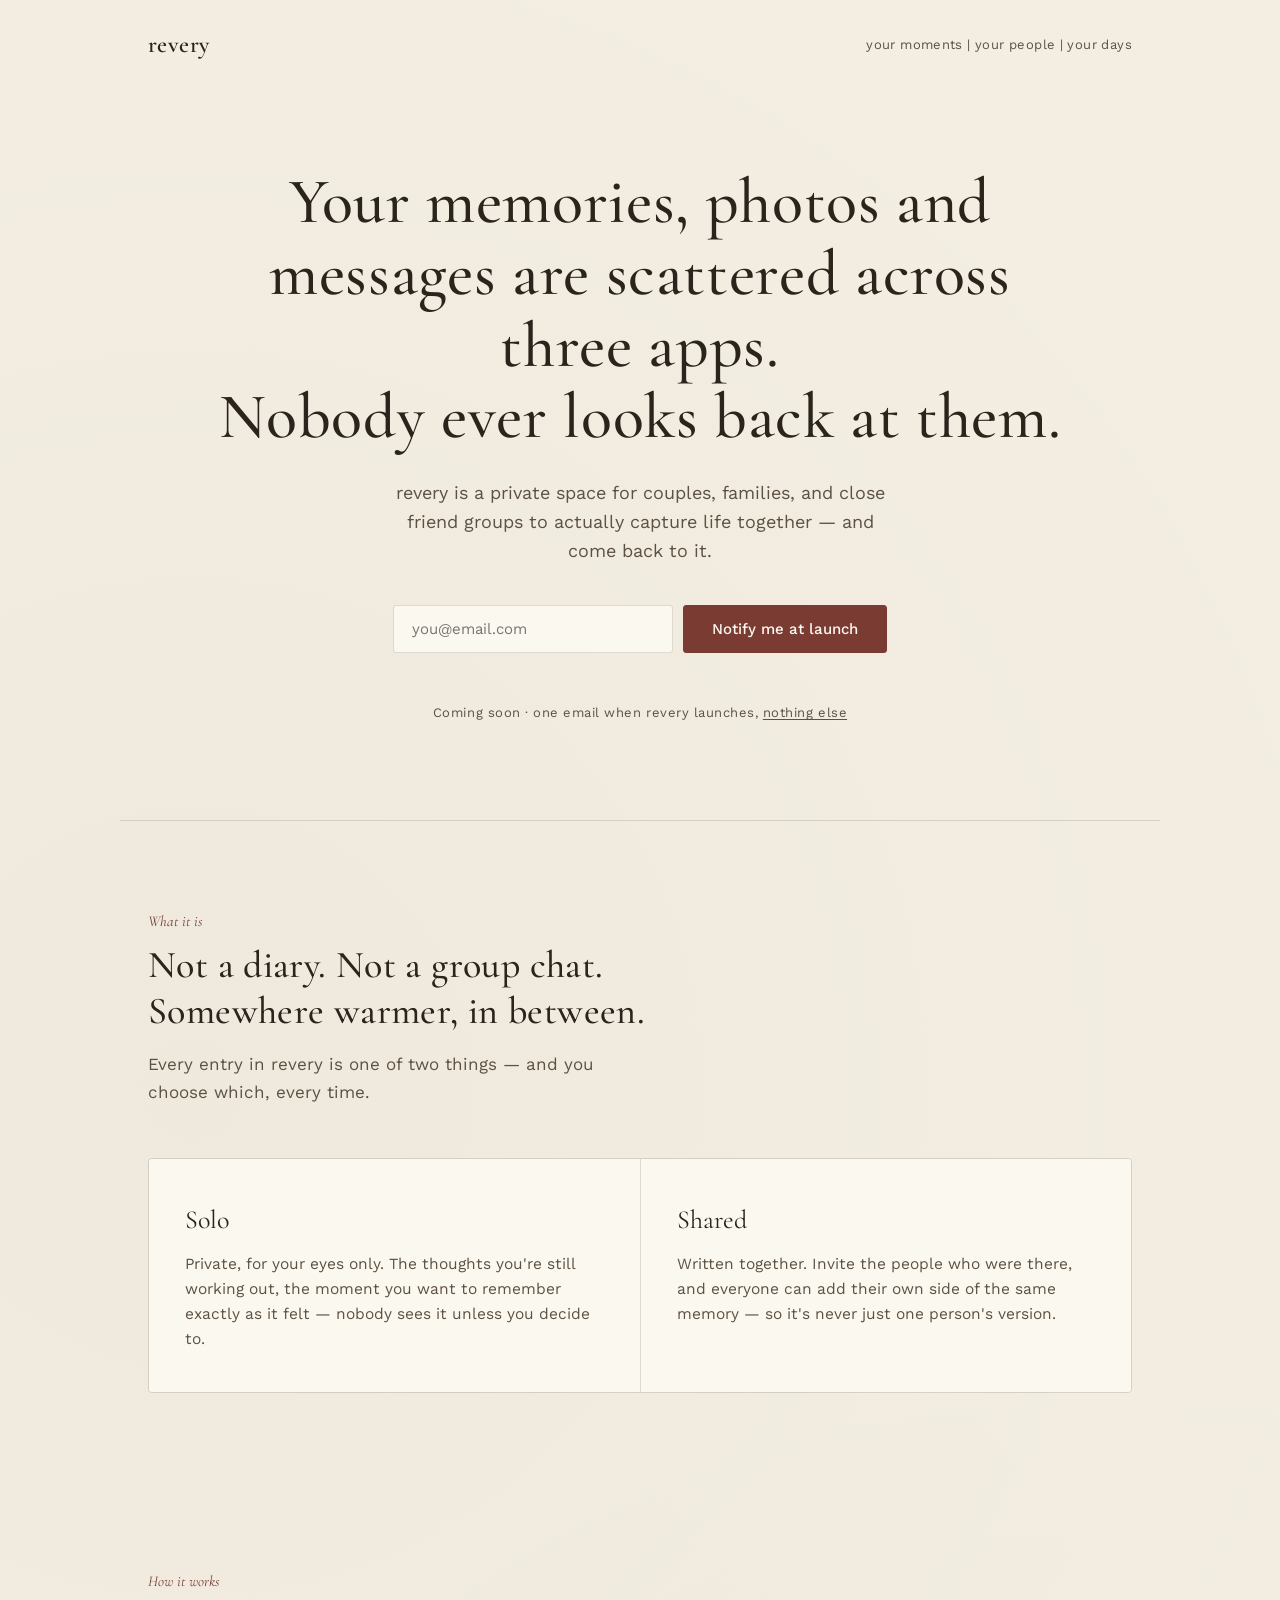
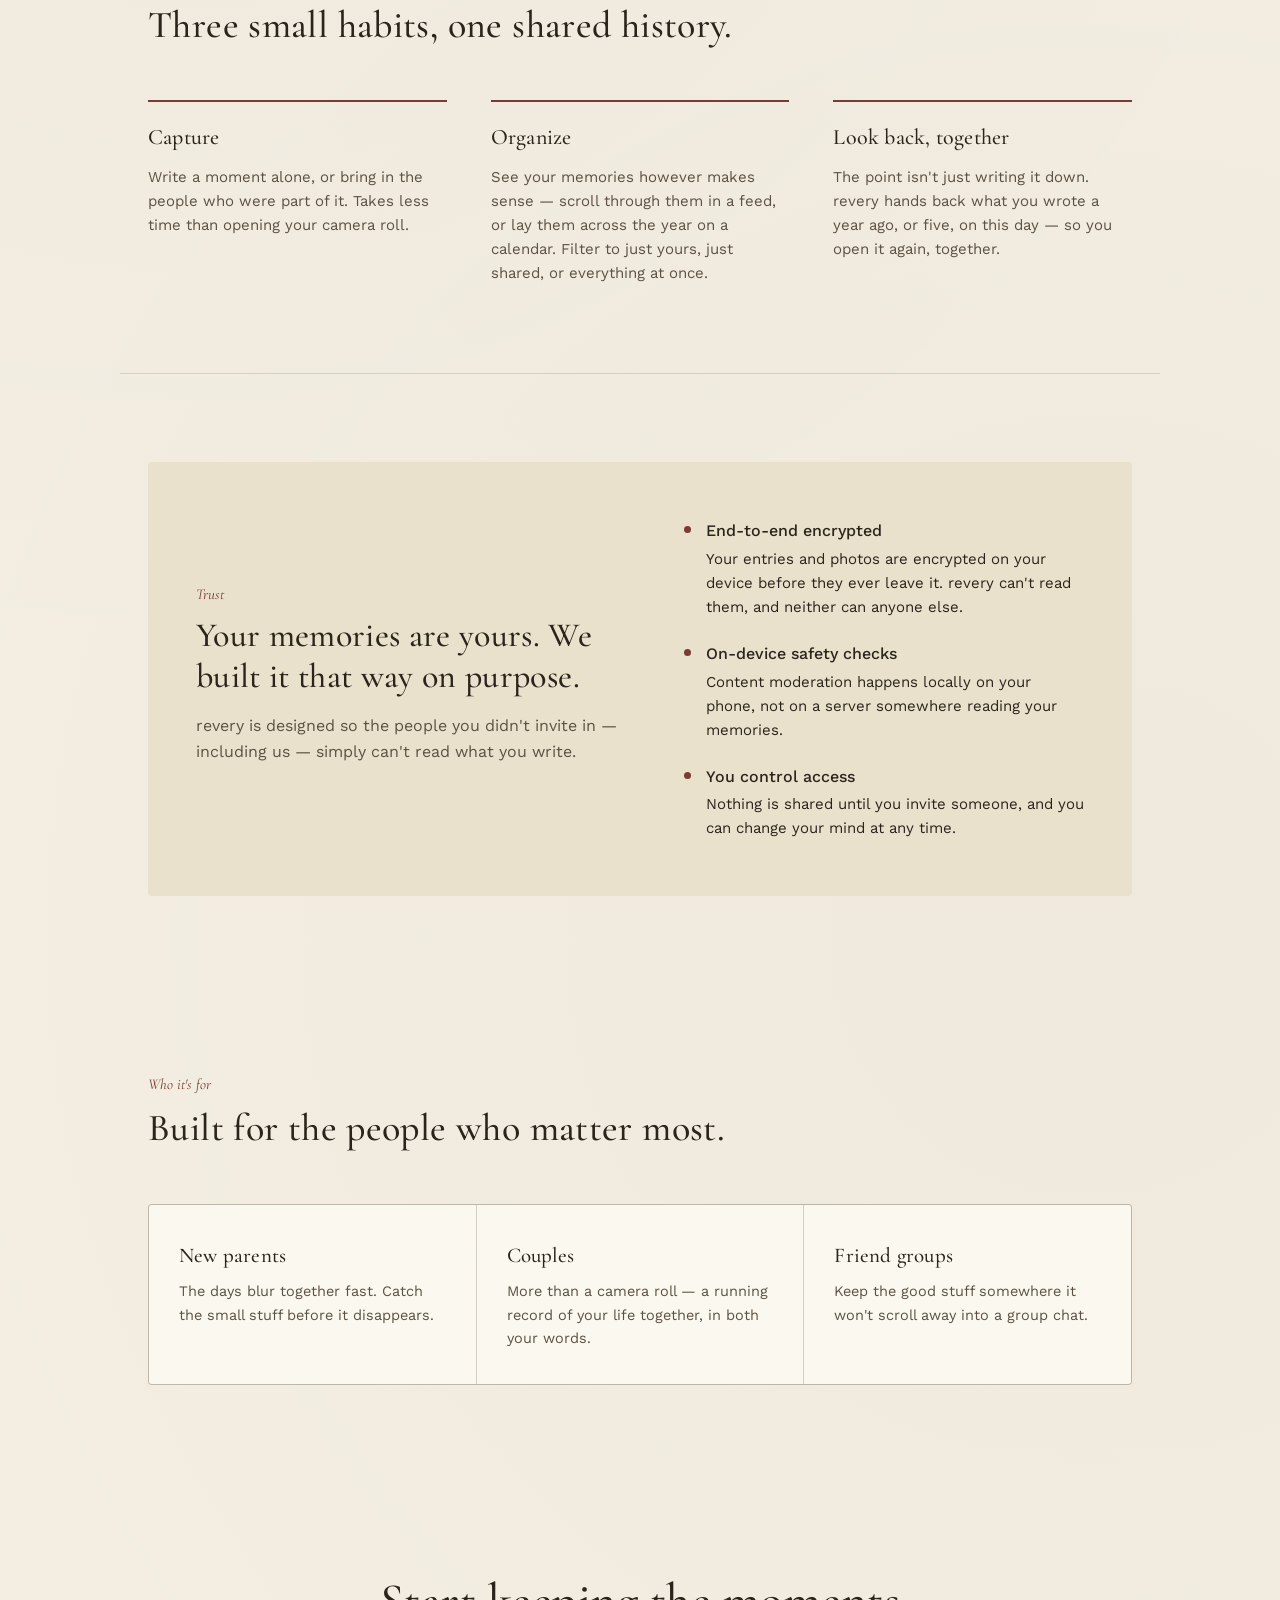
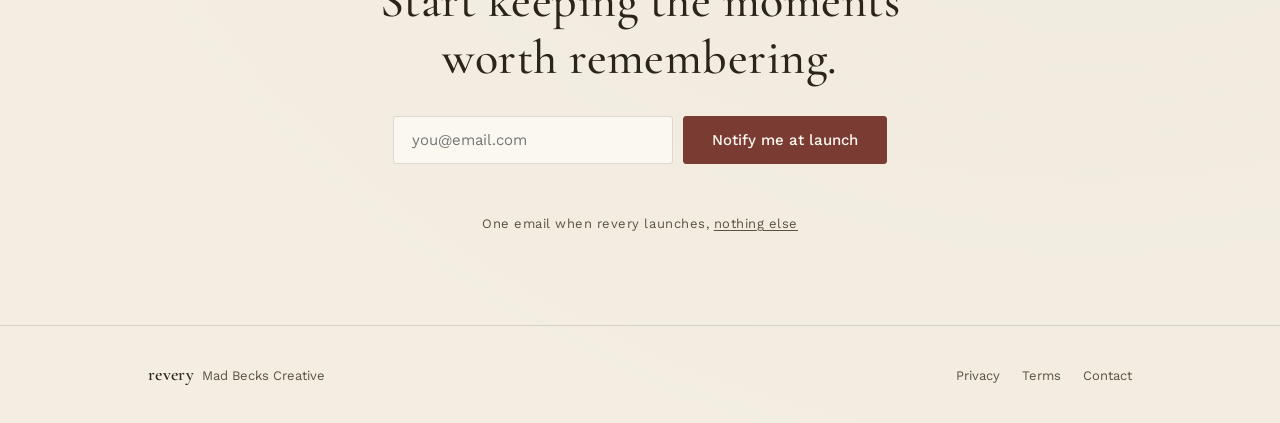
==== index.html @ a9d40668 "Verify waitlist signups with Turnstile, invisible and fail-closed The endpoint's only defence was a " ====
<!DOCTYPE html>
<html lang="en">
<head>
<meta charset="UTF-8">
<meta name="viewport" content="width=device-width, initial-scale=1.0">
<title>revery — a private journal you keep together</title>
<meta name="description" content="revery is an end-to-end encrypted journal you keep alone or with the people in your life. Capture your days, invite the people who were there, and come back to it together.">
<link rel="canonical" href="https://revery.club/">
<link rel="preconnect" href="https://fonts.googleapis.com">
<link rel="preconnect" href="https://fonts.gstatic.com" crossorigin>
<link href="https://fonts.googleapis.com/css2?family=Cormorant+Garamond:ital,wght@0,400;0,500;0,600;1,400&family=Work+Sans:wght@400;500;600&display=swap" rel="stylesheet">
<style>
  :root{
    --parchment: #F3EEE1;
    --parchment-deep: #E9E1CC;
    --paper: #FBF8EF;
    --ink: #2B241C;
    --ink-soft: #5C5142;
    --seal: #7A3B33;
    --seal-deep: #5E2C26;
    --line: rgba(43,36,28,0.14);
  }
  *{box-sizing:border-box;}
  html{scroll-behavior:smooth; -webkit-text-size-adjust:100%;}
  body{
    margin:0;
    background:var(--parchment);
    color:var(--ink);
    font-family:'Work Sans', -apple-system, BlinkMacSystemFont, system-ui, sans-serif;
    line-height:1.6;
    -webkit-font-smoothing:antialiased;
  }
  h1,h2,h3,.serif{
    font-family:'Cormorant Garamond', Georgia, serif;
    font-weight:500;
    color:var(--ink);
    letter-spacing:0.01em;
  }
  .wrap{
    max-width:1040px;
    margin:0 auto;
    padding:0 28px;
  }
  .paper-texture{
    background-image:
      radial-gradient(circle at 15% 30%, rgba(43,36,28,0.025) 0, transparent 45%),
      radial-gradient(circle at 85% 70%, rgba(43,36,28,0.025) 0, transparent 45%);
  }

  /* ---- Header ---- */
  header{
    padding:26px 0;
  }
  header .wrap{
    display:flex;
    align-items:center;
    justify-content:space-between;
    flex-wrap:wrap;
    gap:6px 20px;
  }
  .wordmark{
    font-family:'Cormorant Garamond', Georgia, serif;
    font-size:24px;
    font-weight:600;
    letter-spacing:0.02em;
    color:var(--ink);
    text-decoration:none;
  }
  .tagline-small{
    font-size:13px;
    color:var(--ink-soft);
    letter-spacing:0.03em;
  }

  /* ---- Hero ---- */
  .hero{
    padding:76px 0 96px;
    text-align:center;
  }
  .hero h1{
    font-size:clamp(38px, 6vw, 64px);
    line-height:1.12;
    max-width:880px;
    margin:0 auto 26px;
  }
  .hero .lede{
    max-width:520px;
    margin:0 auto 40px;
    font-size:18px;
    color:var(--ink-soft);
  }
  .cta-row{
    display:flex;
    flex-direction:column;
    align-items:center;
    gap:16px;
  }
  .waitlist-form{
    display:flex;
    gap:10px;
    flex-wrap:wrap;
    justify-content:center;
  }
  .waitlist-form input[type=email]{
    font-family:inherit;
    font-size:15px;
    padding:14px 18px;
    border:1px solid var(--line);
    border-radius:3px;
    background:var(--paper);
    color:var(--ink);
    width:280px;
    max-width:100%;
  }
  .waitlist-form input[type=email]:focus{
    outline:2px solid var(--seal);
    outline-offset:1px;
  }
  .btn{
    font-family:inherit;
    font-size:15px;
    font-weight:500;
    padding:14px 28px;
    border-radius:3px;
    border:1px solid var(--seal);
    background:var(--seal);
    color:var(--paper);
    cursor:pointer;
    transition:background 0.15s ease;
  }
  .btn:hover{ background:var(--seal-deep); }
  .btn:focus-visible{ outline:2px solid var(--ink); outline-offset:2px; }
  .cta-note{
    font-size:13px;
    color:var(--ink-soft);
    letter-spacing:0.04em;
  }
  .form-status{
    font-size:13px;
    color:var(--seal);
    min-height:18px;
  }
  .btn[aria-disabled=true]{ opacity:0.6; cursor:default; }
  .btn[aria-disabled=true]:hover{ background:var(--seal); }
  .form-status:focus{ outline:none; }
  .cta-note a{ color:inherit; text-decoration:underline; text-underline-offset:2px; }
  .cta-note a:hover{ color:var(--seal); }
  /* The widget is invisible, but its container is still a flex item and would
     add a second gap between the field and the button. While there is no iframe
     to show, take it out of flow; if the widget mode is ever switched to Managed
     an iframe appears, this rule stops matching, and the checkbox lays out
     normally. Browsers without :has() just get a slightly wider gap. */
  .waitlist-form .turnstile:not(:has(iframe)){
    position:absolute;
    width:0;
    height:0;
    overflow:hidden;
  }
  /* Honeypot: off-screen rather than display:none, which bots look for. */
  .decoy{
    position:absolute;
    left:-9999px;
    width:1px;
    height:1px;
    opacity:0;
    pointer-events:none;
  }

  /* ---- Divider ---- */
  .divider{
    height:1px;
    background:var(--line);
    margin:0 auto;
    max-width:1040px;
  }

  /* ---- Section shared ---- */
  section{ padding:88px 0; }
  .eyebrow-line{
    font-size:15px;
    color:var(--seal);
    font-style:italic;
    font-family:'Cormorant Garamond', Georgia, serif;
    margin-bottom:10px;
  }
  .section-head{
    max-width:600px;
    margin-bottom:52px;
  }
  .section-head h2{
    font-size:clamp(28px, 4vw, 38px);
    margin:0 0 14px;
    line-height:1.2;
  }
  .section-head p{
    color:var(--ink-soft);
    font-size:17px;
    max-width:480px;
  }

  /* ---- What it is: two column ---- */
  .split{
    display:grid;
    grid-template-columns:1fr 1fr;
    border:1px solid var(--line);
    border-radius:4px;
    overflow:hidden;
  }
  .split-col{
    padding:40px 36px;
    background:var(--paper);
  }
  .split-col + .split-col{
    border-left:1px solid var(--line);
  }
  .split-col .kicker{
    font-family:'Cormorant Garamond', Georgia, serif;
    font-size:26px;
    margin:0 0 12px;
  }
  .split-col p{
    color:var(--ink-soft);
    font-size:15.5px;
    margin:0;
  }

  /* ---- How it works ---- */
  .steps{
    display:grid;
    grid-template-columns:repeat(3, 1fr);
    gap:44px;
  }
  .step{
    border-top:2px solid var(--seal);
    padding-top:18px;
  }
  .step h3{
    font-size:22px;
    margin:0 0 10px;
  }
  .step p{
    color:var(--ink-soft);
    font-size:15px;
    margin:0;
  }

  /* ---- Trust ---- */
  .trust{
    background:var(--parchment-deep);
    border-radius:4px;
    padding:56px 48px;
    display:grid;
    grid-template-columns:1.1fr 1fr;
    gap:48px;
    align-items:center;
  }
  .trust h2{
    font-size:clamp(26px,3.5vw,34px);
    margin:0 0 16px;
    line-height:1.2;
  }
  .trust p{
    color:var(--ink-soft);
    font-size:16px;
    margin:0 0 12px;
  }
  .trust-list{
    list-style:none;
    margin:0;
    padding:0;
    display:flex;
    flex-direction:column;
    gap:22px;
  }
  .trust-list li{
    padding-left:22px;
    position:relative;
    font-size:15px;
    color:var(--ink);
  }
  .trust-list li::before{
    content:'';
    position:absolute;
    left:0;
    top:8px;
    width:7px;
    height:7px;
    border-radius:50%;
    background:var(--seal);
  }
  .trust-list strong{ display:block; font-size:16px; font-weight:500; margin-bottom:3px; }

  /* ---- Who it's for ---- */
  .personas{
    display:grid;
    grid-template-columns:repeat(3,1fr);
    gap:1px;
    background:var(--line);
    border:1px solid var(--line);
    border-radius:4px;
    overflow:hidden;
  }
  .persona{
    background:var(--paper);
    padding:34px 30px;
  }
  .persona .serif{
    font-size:21px;
    display:block;
    margin-bottom:8px;
  }
  .persona p{
    font-size:14.5px;
    color:var(--ink-soft);
    margin:0;
  }

  /* ---- Final CTA ---- */
  .final-cta{
    text-align:center;
    padding:100px 0 90px;
  }
  .final-cta h2{
    font-size:clamp(32px, 5vw, 48px);
    max-width:640px;
    margin:0 auto 30px;
    line-height:1.18;
  }

  /* ---- Footer ---- */
  footer{
    border-top:1px solid var(--line);
    padding:34px 0;
  }
  footer .wrap{
    display:flex;
    justify-content:space-between;
    align-items:center;
    flex-wrap:wrap;
    gap:14px;
  }
  footer .fine{
    font-size:13px;
    color:var(--ink-soft);
  }
  footer .fine .wordmark{
    font-size:18px;
    margin-right:8px;
  }
  .footer-links{
    display:flex;
    gap:22px;
    list-style:none;
    padding:0;
    margin:0;
  }
  .footer-links a{
    font-size:13px;
    color:var(--ink-soft);
    text-decoration:none;
  }
  .footer-links a:hover{ color:var(--seal); text-decoration:underline; }

  @media (max-width:760px){
    .split{ grid-template-columns:1fr; }
    .split-col + .split-col{ border-left:none; border-top:1px solid var(--line); }
    .steps{ grid-template-columns:1fr; gap:34px; }
    .trust{ grid-template-columns:1fr; padding:40px 26px; }
    .personas{ grid-template-columns:1fr; }
    section{ padding:64px 0; }
    .hero{ padding:48px 0 72px; }
  }

  @media (max-width:480px){
    .wrap{ padding:0 20px; }
    .waitlist-form{ width:100%; }
    .waitlist-form input[type=email], .waitlist-form .btn{ width:100%; }
  }

  @media (prefers-reduced-motion: reduce){
    html{ scroll-behavior:auto; }
  }
</style>
</head>
<body class="paper-texture">

  <header>
    <div class="wrap">
      <a class="wordmark" href="/">revery</a>
      <div class="tagline-small">your moments&nbsp;|&nbsp;your people&nbsp;|&nbsp;your days</div>
    </div>
  </header>

  <main>
    <section class="hero">
      <div class="wrap">
        <h1>Your memories, photos and messages are scattered across three apps.<br>Nobody ever looks back at them.</h1>
        <p class="lede">revery is a private space for couples, families, and close friend groups to actually capture life together — and come back to it.</p>

        <div class="cta-row">
          <form class="waitlist-form" id="waitlist">
            <input type="email" name="email" placeholder="you@email.com" required aria-label="Email address" aria-describedby="waitlist-status" autocomplete="email" spellcheck="false">
            <input type="hidden" name="source" value="hero">
            <input class="decoy" type="text" name="company" tabindex="-1" autocomplete="off" aria-hidden="true">
            <div class="turnstile" data-widget></div>
            <button type="submit" class="btn">Notify me at launch</button>
          </form>
          <div class="form-status" id="waitlist-status" role="status" aria-live="polite" tabindex="-1"></div>
          <div class="cta-note">Coming soon · one email when revery launches,
          <a href="/privacy">nothing else</a></div>
        </div>
      </div>
    </section>

    <div class="divider"></div>

    <section id="what">
      <div class="wrap">
        <div class="section-head">
          <div class="eyebrow-line">What it is</div>
          <h2>Not a diary. Not a group chat. Somewhere warmer, in between.</h2>
          <p>Every entry in revery is one of two things — and you choose which, every time.</p>
        </div>
        <div class="split">
          <div class="split-col">
            <div class="kicker">Solo</div>
            <p>Private, for your eyes only. The thoughts you're still working out, the moment you want to remember exactly as it felt — nobody sees it unless you decide to.</p>
          </div>
          <div class="split-col">
            <div class="kicker">Shared</div>
            <p>Written together. Invite the people who were there, and everyone can add their own side of the same memory — so it's never just one person's version.</p>
          </div>
        </div>
      </div>
    </section>

    <section id="how">
      <div class="wrap">
        <div class="section-head">
          <div class="eyebrow-line">How it works</div>
          <h2>Three small habits, one shared history.</h2>
        </div>
        <div class="steps">
          <div class="step">
            <h3>Capture</h3>
            <p>Write a moment alone, or bring in the people who were part of it. Takes less time than opening your camera roll.</p>
          </div>
          <div class="step">
            <h3>Organize</h3>
            <p>See your memories however makes sense — scroll through them in a feed, or lay them across the year on a calendar. Filter to just yours, just shared, or everything at once.</p>
          </div>
          <div class="step">
            <h3>Look back, together</h3>
            <p>The point isn't just writing it down. revery hands back what you wrote a year ago, or five, on this day — so you open it again, together.</p>
          </div>
        </div>
      </div>
    </section>

    <div class="divider"></div>

    <section id="trust">
      <div class="wrap">
        <div class="trust">
          <div>
            <div class="eyebrow-line">Trust</div>
            <h2>Your memories are yours. We built it that way on purpose.</h2>
            <p>revery is designed so the people you didn't invite in — including us — simply can't read what you write.</p>
          </div>
          <ul class="trust-list">
            <li><strong>End-to-end encrypted</strong>Your entries and photos are encrypted on your device before they ever leave it. revery can't read them, and neither can anyone else.</li>
            <li><strong>On-device safety checks</strong>Content moderation happens locally on your phone, not on a server somewhere reading your memories.</li>
            <li><strong>You control access</strong>Nothing is shared until you invite someone, and you can change your mind at any time.</li>
          </ul>
        </div>
      </div>
    </section>

    <section id="who">
      <div class="wrap">
        <div class="section-head">
          <div class="eyebrow-line">Who it's for</div>
          <h2>Built for the people who matter most.</h2>
        </div>
        <div class="personas">
          <div class="persona">
            <span class="serif">New parents</span>
            <p>The days blur together fast. Catch the small stuff before it disappears.</p>
          </div>
          <div class="persona">
            <span class="serif">Couples</span>
            <p>More than a camera roll — a running record of your life together, in both your words.</p>
          </div>
          <div class="persona">
            <span class="serif">Friend groups</span>
            <p>Keep the good stuff somewhere it won't scroll away into a group chat.</p>
          </div>
        </div>
      </div>
    </section>

    <section class="final-cta">
      <div class="wrap">
        <h2>Start keeping the moments worth remembering.</h2>
        <div class="cta-row">
          <form class="waitlist-form" id="waitlist-final">
            <input type="email" name="email" placeholder="you@email.com" required aria-label="Email address" aria-describedby="waitlist-final-status" autocomplete="email" spellcheck="false">
            <input type="hidden" name="source" value="final">
            <input class="decoy" type="text" name="company" tabindex="-1" autocomplete="off" aria-hidden="true">
            <div class="turnstile" data-widget></div>
            <button type="submit" class="btn">Notify me at launch</button>
          </form>
          <div class="form-status" id="waitlist-final-status" role="status" aria-live="polite" tabindex="-1"></div>
          <div class="cta-note">One email when revery launches,
          <a href="/privacy">nothing else</a></div>
        </div>
      </div>
    </section>
  </main>

  <footer>
    <div class="wrap">
      <div class="fine"><span class="wordmark">revery</span>Mad Becks Creative</div>
      <ul class="footer-links">
        <li><a href="/privacy">Privacy</a></li>
        <li><a href="/terms">Terms</a></li>
        <li><a href="mailto:reveryadmin@madbecks.com">Contact</a></li>
      </ul>
    </div>
  </footer>

<script>
  // Posts to the Pages Function in functions/api/waitlist.js — same origin, so
  // the relative path works on revery.club, the pages.dev host and previews alike.
  const WAITLIST_ENDPOINT = '/api/waitlist';
  const TURNSTILE_SITEKEY = '0x4AAAAAAE8s4kyFDG1qOKew';
  const CONTACT_EMAIL = 'reveryadmin@madbecks.com';

  // Rendered explicitly rather than by class: there are two forms, and a bare
  // turnstile.reset() would reset whichever widget rendered last. Each form keeps
  // the id of its own widget so a failed attempt resets the right one.
  window.onloadTurnstileCallback = function () {
    document.querySelectorAll('.waitlist-form .turnstile[data-widget]').forEach(function (el) {
      el.dataset.widgetId = window.turnstile.render(el, { sitekey: TURNSTILE_SITEKEY });
    });
  };

  document.querySelectorAll('.waitlist-form').forEach(function (form) {
    const status = form.parentElement.querySelector('.form-status');
    const button = form.querySelector('button[type=submit]');
    const buttonLabel = button.textContent;
    const widget = form.querySelector('.turnstile[data-widget]');
    let inFlight = false;

    // A Turnstile token is single use and expires after five minutes, so any
    // failed attempt must get a fresh one — otherwise the retry sends the same
    // dead token, fails identically, and reads as a broken site.
    function resetChallenge() {
      if (window.turnstile && widget && widget.dataset.widgetId) {
        try { window.turnstile.reset(widget.dataset.widgetId); } catch (err) { /* nothing to reset */ }
      }
    }

    // aria-disabled rather than the disabled attribute: a disabled button leaves
    // the accessibility tree and takes keyboard focus down to <body> with it, so
    // the person submitting loses their place. The guard blocks the second click.
    function lock(on) {
      inFlight = on;
      button.setAttribute('aria-disabled', on ? 'true' : 'false');
      button.textContent = on ? 'Adding you…' : buttonLabel;
    }

    form.addEventListener('submit', async function (e) {
      e.preventDefault();
      if (inFlight) return;

      if (navigator.onLine === false) {
        status.textContent = "You appear to be offline — try again once you're reconnected.";
        return;
      }

      lock(true);
      status.textContent = '';

      try {
        const res = await fetch(WAITLIST_ENDPOINT, {
          method: 'POST',
          headers: { 'Accept': 'application/json' },
          body: new FormData(form)
        });

        if (res.status === 400) {
          status.textContent = 'That email address does not look right — check it and try again.';
          lock(false);
          resetChallenge();
          form.email.focus();
          return;
        }
        if (res.status === 403 || res.status === 503) {
          // The check runs silently, so a blocked person has nothing to click.
          // Give them the address that is already in the footer.
          status.textContent = "We couldn't verify your browser. Email " + CONTACT_EMAIL +
            " and we'll add you to the list.";
          lock(false);
          resetChallenge();
          return;
        }
        if (!res.ok) throw new Error('HTTP ' + res.status);

        // Retire the form on success so it cannot be submitted twice, moving focus
        // to the confirmation first — otherwise hiding it strands focus on <body>.
        status.textContent = "You're on the list — we'll email you the moment revery is live.";
        status.focus();
        form.hidden = true;
      } catch (err) {
        status.textContent = 'Something went wrong — please try again in a moment.';
        lock(false);
        resetChallenge();
      }
    });
  });
</script>

<script src="https://challenges.cloudflare.com/turnstile/v0/api.js?render=explicit&onload=onloadTurnstileCallback" async defer></script>

</body>
</html>
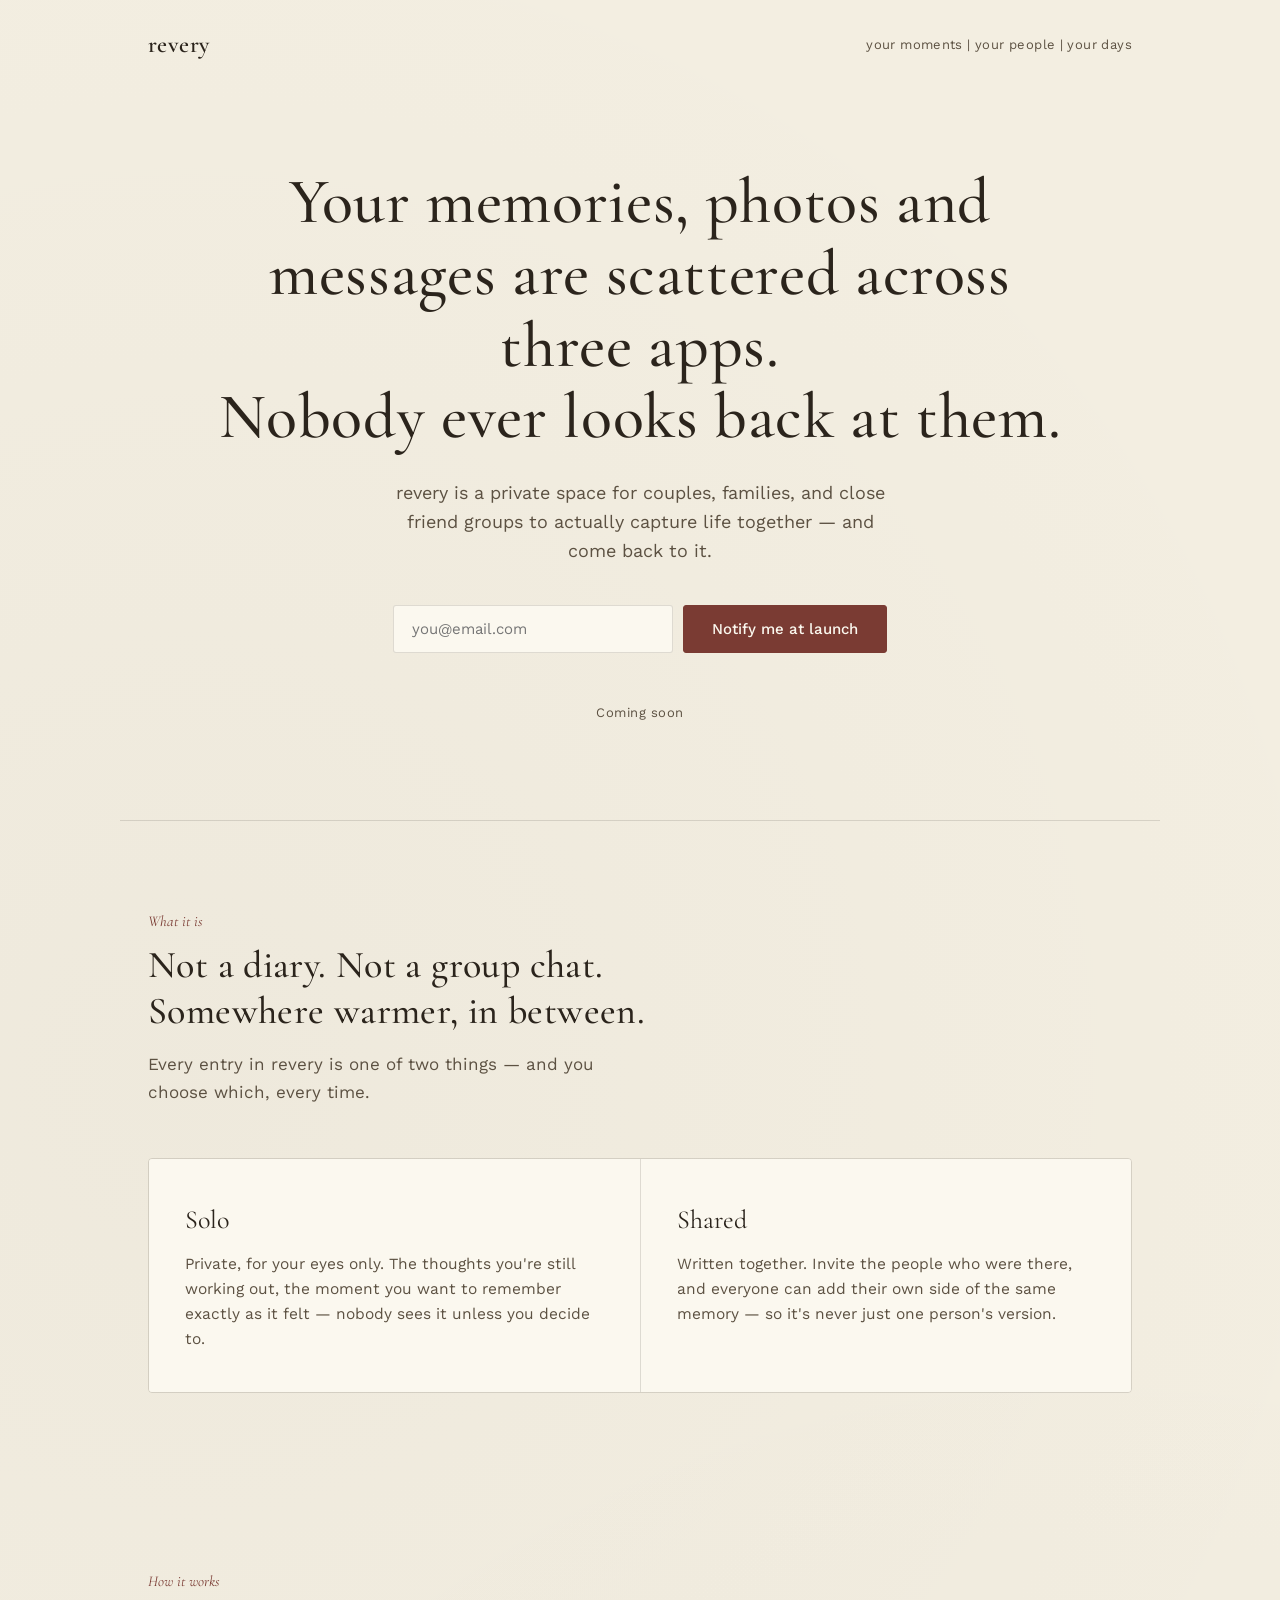
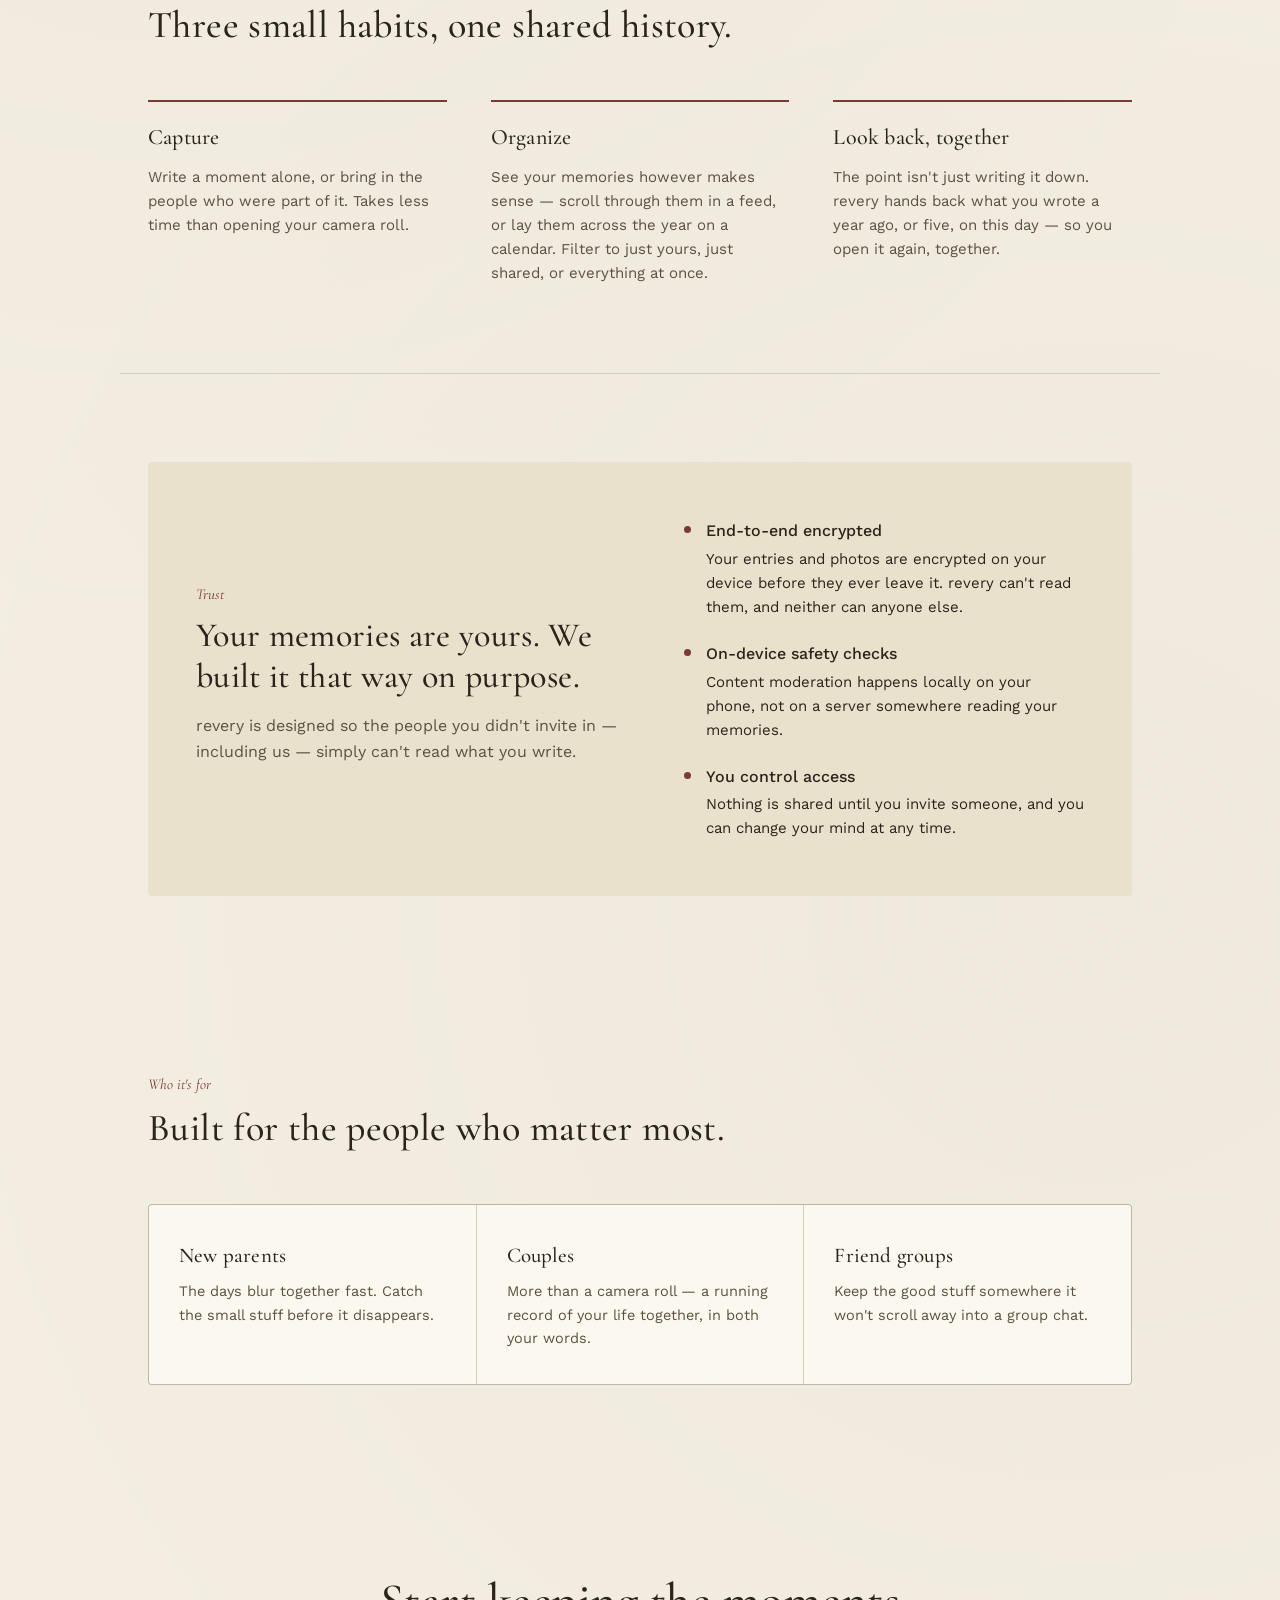
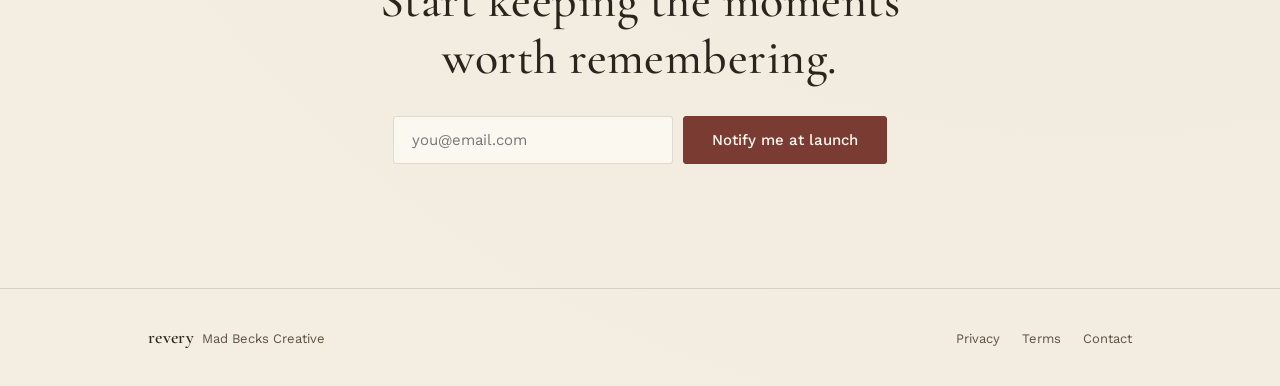
==== commit 28054c4f: "Drop the waitlist consent line Hero returns to just "Coming soon"; the closing CTA loses its note en" ====
--- a/index.html
+++ b/index.html
@@ -101,6 +101,9 @@
     flex-wrap:wrap;
     justify-content:center;
   }
+  /* display:flex above beats the browser's own [hidden] rule, so retiring the
+     form on success needs saying explicitly or it stays on screen. */
+  .waitlist-form[hidden]{ display:none; }
   .waitlist-form input[type=email]{
     font-family:inherit;
     font-size:15px;
@@ -143,8 +146,6 @@
   .btn[aria-disabled=true]{ opacity:0.6; cursor:default; }
   .btn[aria-disabled=true]:hover{ background:var(--seal); }
   .form-status:focus{ outline:none; }
-  .cta-note a{ color:inherit; text-decoration:underline; text-underline-offset:2px; }
-  .cta-note a:hover{ color:var(--seal); }
   /* The widget is invisible, but its container is still a flex item and would
      add a second gap between the field and the button. While there is no iframe
      to show, take it out of flow; if the widget mode is ever switched to Managed
@@ -406,8 +407,7 @@
             <button type="submit" class="btn">Notify me at launch</button>
           </form>
           <div class="form-status" id="waitlist-status" role="status" aria-live="polite" tabindex="-1"></div>
-          <div class="cta-note">Coming soon · one email when revery launches,
-          <a href="/privacy">nothing else</a></div>
+          <div class="cta-note">Coming soon</div>
         </div>
       </div>
     </section>
@@ -511,8 +511,6 @@
             <button type="submit" class="btn">Notify me at launch</button>
           </form>
           <div class="form-status" id="waitlist-final-status" role="status" aria-live="polite" tabindex="-1"></div>
-          <div class="cta-note">One email when revery launches,
-          <a href="/privacy">nothing else</a></div>
         </div>
       </div>
     </section>
@@ -533,7 +531,7 @@
   // Posts to the Pages Function in functions/api/waitlist.js — same origin, so
   // the relative path works on revery.club, the pages.dev host and previews alike.
   const WAITLIST_ENDPOINT = '/api/waitlist';
-  const TURNSTILE_SITEKEY = '0x4AAAAAAE8s4kyFDG1qOKew';
+  const TURNSTILE_SITEKEY = '0x4AAAAAAE8tK2_JeXg6lsEC';
   const CONTACT_EMAIL = 'reveryadmin@madbecks.com';
 
   // Rendered explicitly rather than by class: there are two forms, and a bare
@@ -609,7 +607,11 @@
 
         // Retire the form on success so it cannot be submitted twice, moving focus
         // to the confirmation first — otherwise hiding it strands focus on <body>.
+        // Clear and unlock before hiding, so that even if the form somehow stays
+        // visible it never sits there holding a stale address and "Adding you…".
         status.textContent = "You're on the list — we'll email you the moment revery is live.";
+        form.reset();
+        lock(false);
         status.focus();
         form.hidden = true;
       } catch (err) {
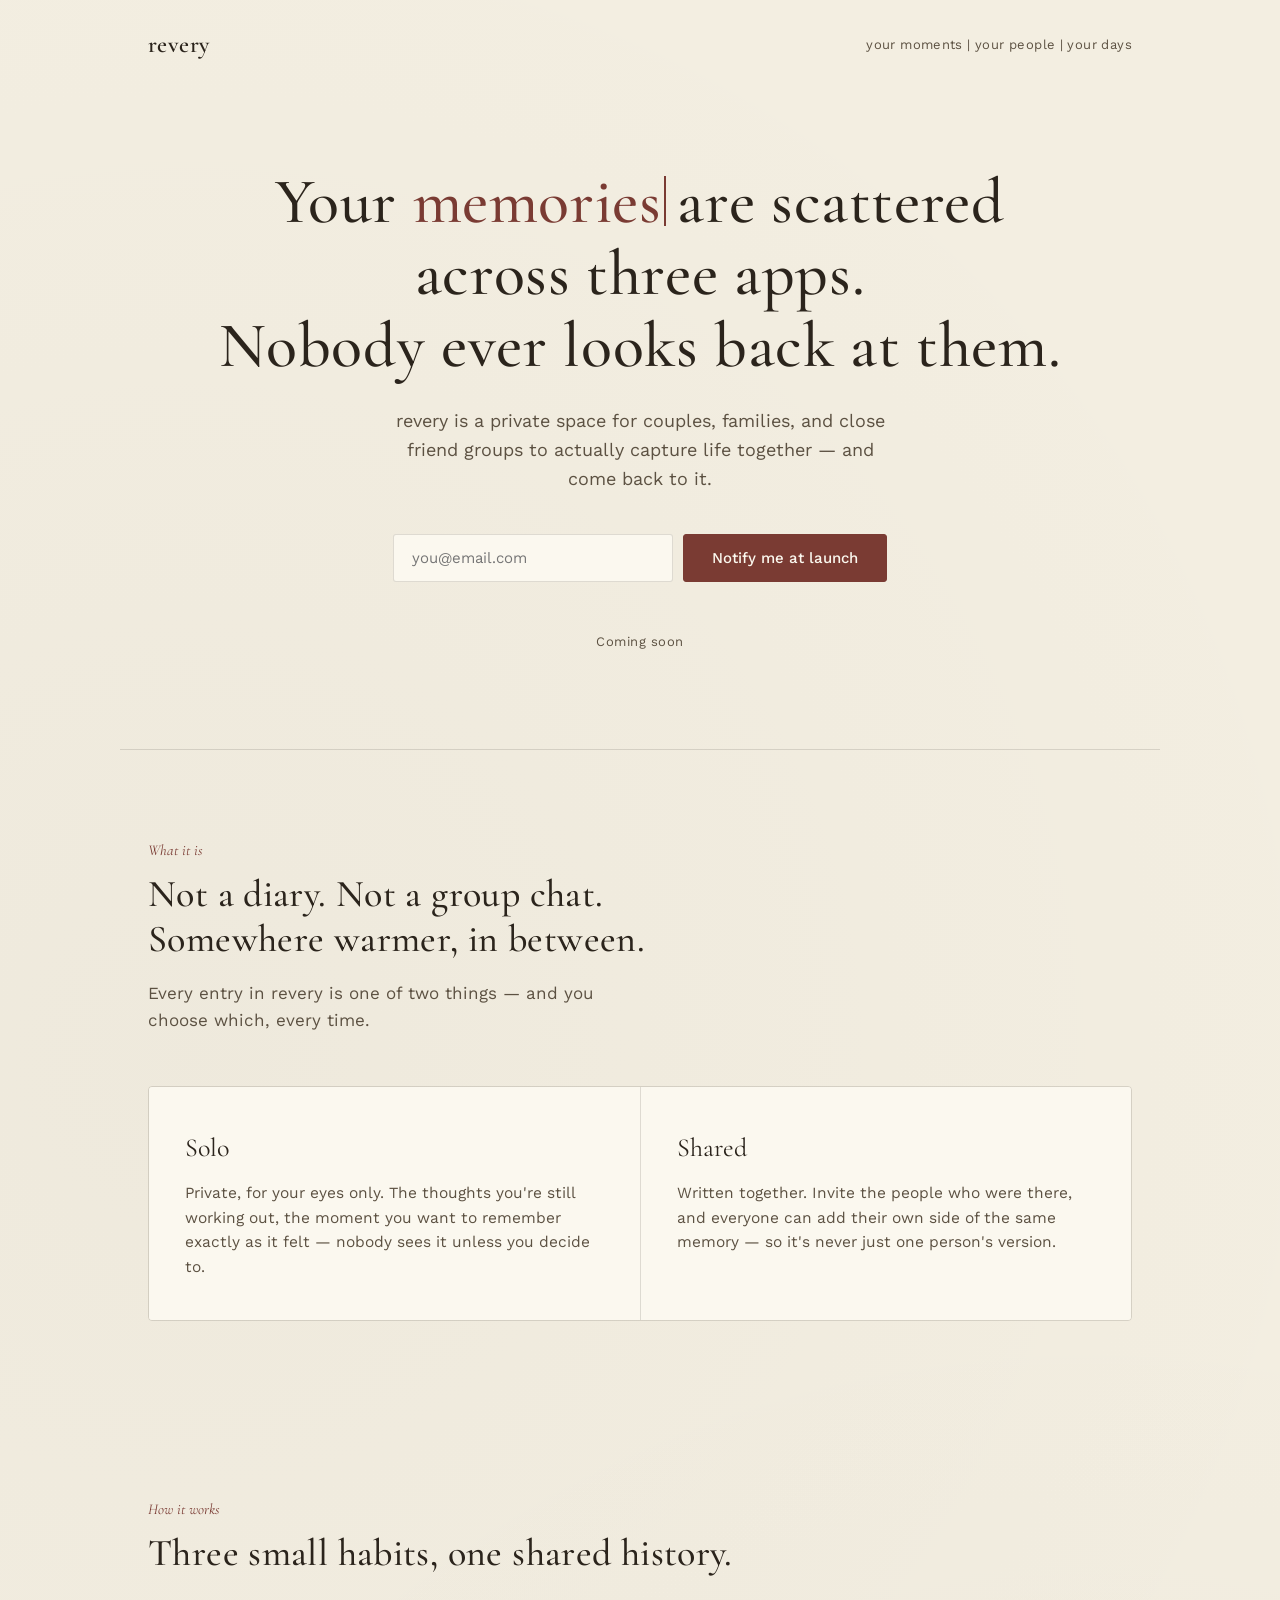
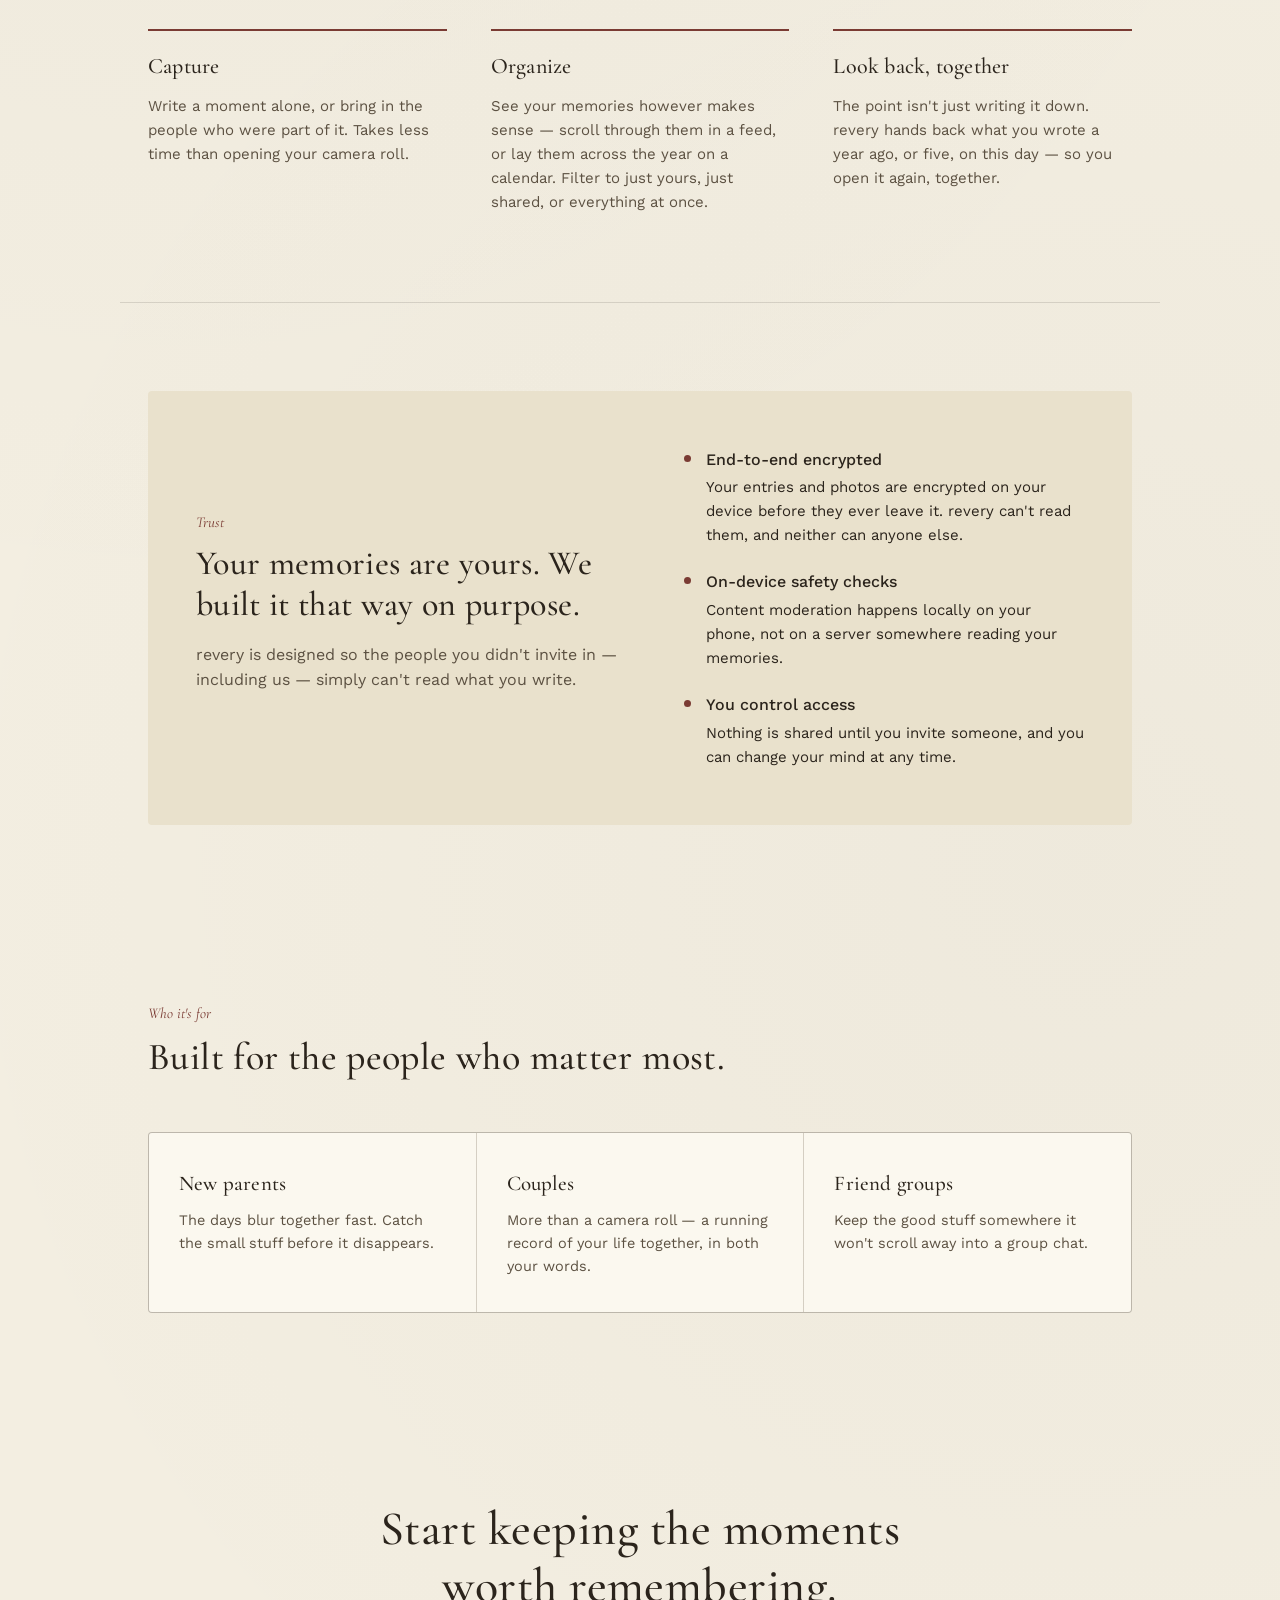
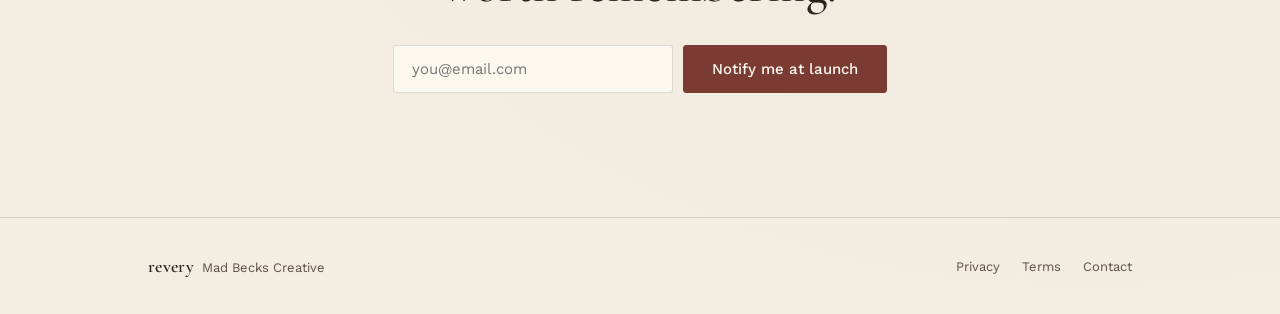
==== commit d3b0592a: "Cycle the hero's noun, typed into a fixed-width slot The headline opened on a three-item list -- "Yo" ====
--- a/index.html
+++ b/index.html
@@ -89,6 +89,58 @@
     font-size:18px;
     color:var(--ink-soft);
   }
+  /* The noun in the headline is typed and retyped through three words, so the
+     sentence can name all three places without reading as a list. */
+  .swap{
+    position:relative;
+    display:inline-block;
+    white-space:nowrap;
+  }
+  /* The width-holder: the widest of the three words, rendered invisibly but
+     still taking up its space. It is the whole fix — nothing to the right of
+     the word moves as letters are typed and deleted, because the box they are
+     typed into never changes size. visibility:hidden rather than opacity:0 so
+     it stays out of the accessibility tree as well as out of sight. Holding the
+     slot open this way rather than measuring in JS means it tracks the clamped
+     font size, every breakpoint, and the moment Cormorant finishes loading, for
+     free. It holds "memories" rather than "messages": both are eight letters,
+     but two m's beats one, and m is the widest lowercase glyph. */
+  .swap-slot{ visibility:hidden; }
+  /* The live text laid over the slot. Absolute inside the inline-block, whose
+     own height is one line box of the same font at the same size, so top:0 puts
+     this baseline exactly where the slot's already is — no drift against the
+     rest of the sentence. Being out of flow also makes the slot's width a floor
+     rather than a limit: if a word renders a few pixels wider than the slot it
+     simply overhangs into the following word-space and nothing reflows, so the
+     slot only has to be approximately the widest. */
+  .swap-live{
+    position:absolute;
+    left:0;
+    top:0;
+  }
+  .swap-word{ color:var(--seal); }
+  .swap-caret{
+    display:inline-block;
+    width:2px;
+    height:0.78em;
+    margin-left:2px;
+    vertical-align:-0.06em;
+    background:var(--seal);
+    animation:swap-caret-blink 1s step-end infinite;
+  }
+  @keyframes swap-caret-blink{ 50%{ opacity:0; } }
+  /* The same word again, off-screen the way .decoy is, and the only one of the
+     two that assistive tech reads: a screen reader landing on the heading
+     mid-erase would otherwise announce "Your memo are scattered across three
+     apps." display:none and visibility:hidden would both drop it out of the
+     accessibility tree, which is the whole point of it. */
+  .swap-label{
+    position:absolute;
+    left:-9999px;
+    width:1px;
+    height:1px;
+    opacity:0;
+  }
   .cta-row{
     display:flex;
     flex-direction:column;
@@ -380,6 +432,13 @@
 
   @media (prefers-reduced-motion: reduce){
     html{ scroll-behavior:auto; }
+    /* The script below bails out under the same query, so nothing ever types.
+       With no typing there is no reflow to prevent, so drop the caret and let
+       the word sit in the sentence at its own natural width — otherwise it
+       keeps a permanently held-open slot and a dead gap before "are". */
+    .swap-caret{ display:none; }
+    .swap-slot{ display:none; }
+    .swap-live{ position:static; }
   }
 </style>
 </head>
@@ -395,7 +454,7 @@
   <main>
     <section class="hero">
       <div class="wrap">
-        <h1>Your memories, photos and messages are scattered across three apps.<br>Nobody ever looks back at them.</h1>
+        <h1>Your <span class="swap"><span class="swap-label">memories</span><span class="swap-slot" aria-hidden="true">memories</span><span class="swap-live" aria-hidden="true"><span class="swap-word" data-swap="memories,photos,messages">memories</span><span class="swap-caret"></span></span></span> are scattered across three apps.<br>Nobody ever looks back at them.</h1>
         <p class="lede">revery is a private space for couples, families, and close friend groups to actually capture life together — and come back to it.</p>
 
         <div class="cta-row">
@@ -526,6 +585,43 @@
       </ul>
     </div>
   </footer>
+
+<script>
+  // The noun is typed and retyped through three words, so the sentence can name
+  // all three places without reading as a list. It types into a slot held open
+  // at the width of the longest word (see .swap-slot), so nothing to the right
+  // of it moves: an earlier version let the sentence reflow on every keystroke,
+  // and it was that sliding — not the typing — that read as restless.
+  (function () {
+    const word = document.querySelector('[data-swap]');
+    if (!word) return;
+    if (window.matchMedia('(prefers-reduced-motion: reduce)').matches) return;
+
+    const words = word.dataset.swap.split(',');
+    const HOLD = 2800;  // reading pause on a finished word
+    const ERASE = 55;   // per character, deleting
+    const PAUSE = 500;  // beat on the empty slot, before the next word
+    const TYPE = 120;   // per character, typing
+
+    let i = 0, n = words[0].length, erasing = true;
+
+    function tick() {
+      if (erasing) {
+        word.textContent = words[i].slice(0, --n);
+        if (n > 0) return setTimeout(tick, ERASE);
+        erasing = false;
+        i = (i + 1) % words.length;
+        return setTimeout(tick, PAUSE);
+      }
+      word.textContent = words[i].slice(0, ++n);
+      if (n < words[i].length) return setTimeout(tick, TYPE);
+      erasing = true;
+      setTimeout(tick, HOLD);
+    }
+
+    setTimeout(tick, HOLD);
+  })();
+</script>
 
 <script>
   // Posts to the Pages Function in functions/api/waitlist.js — same origin, so
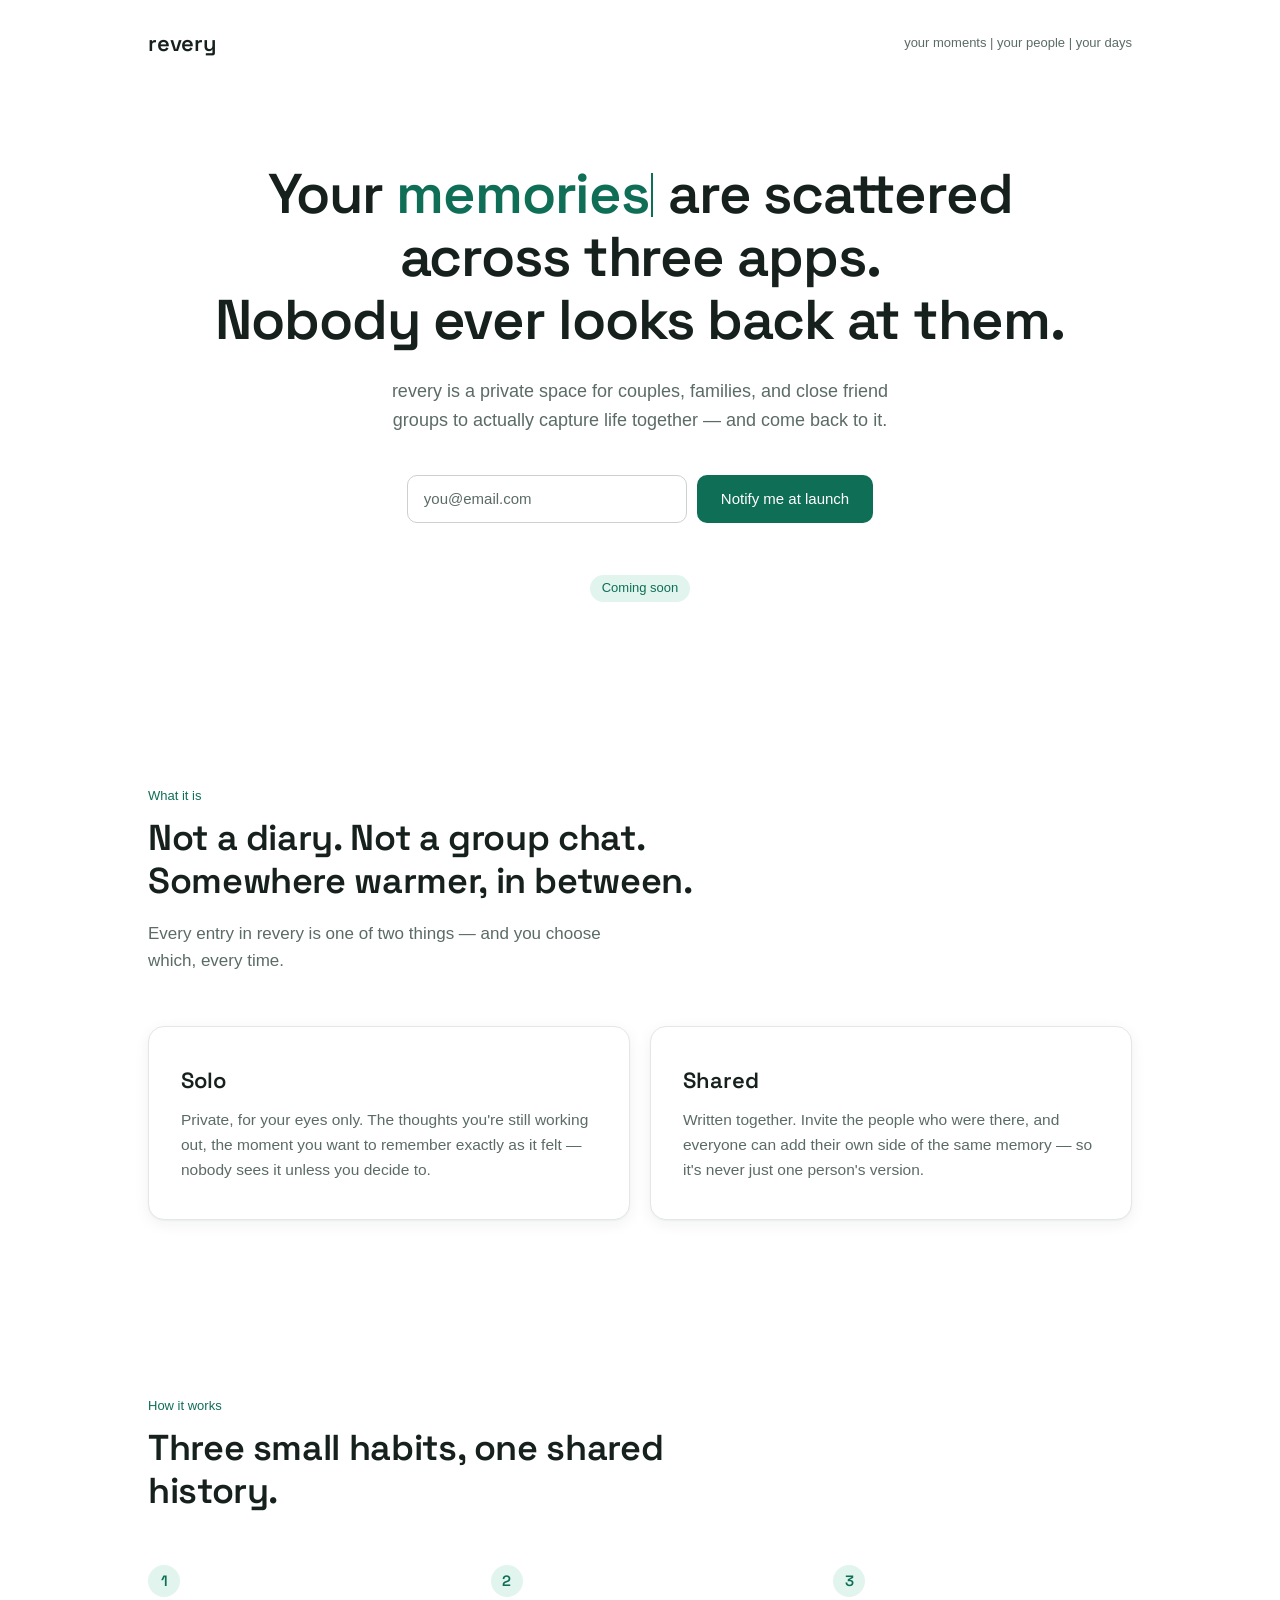
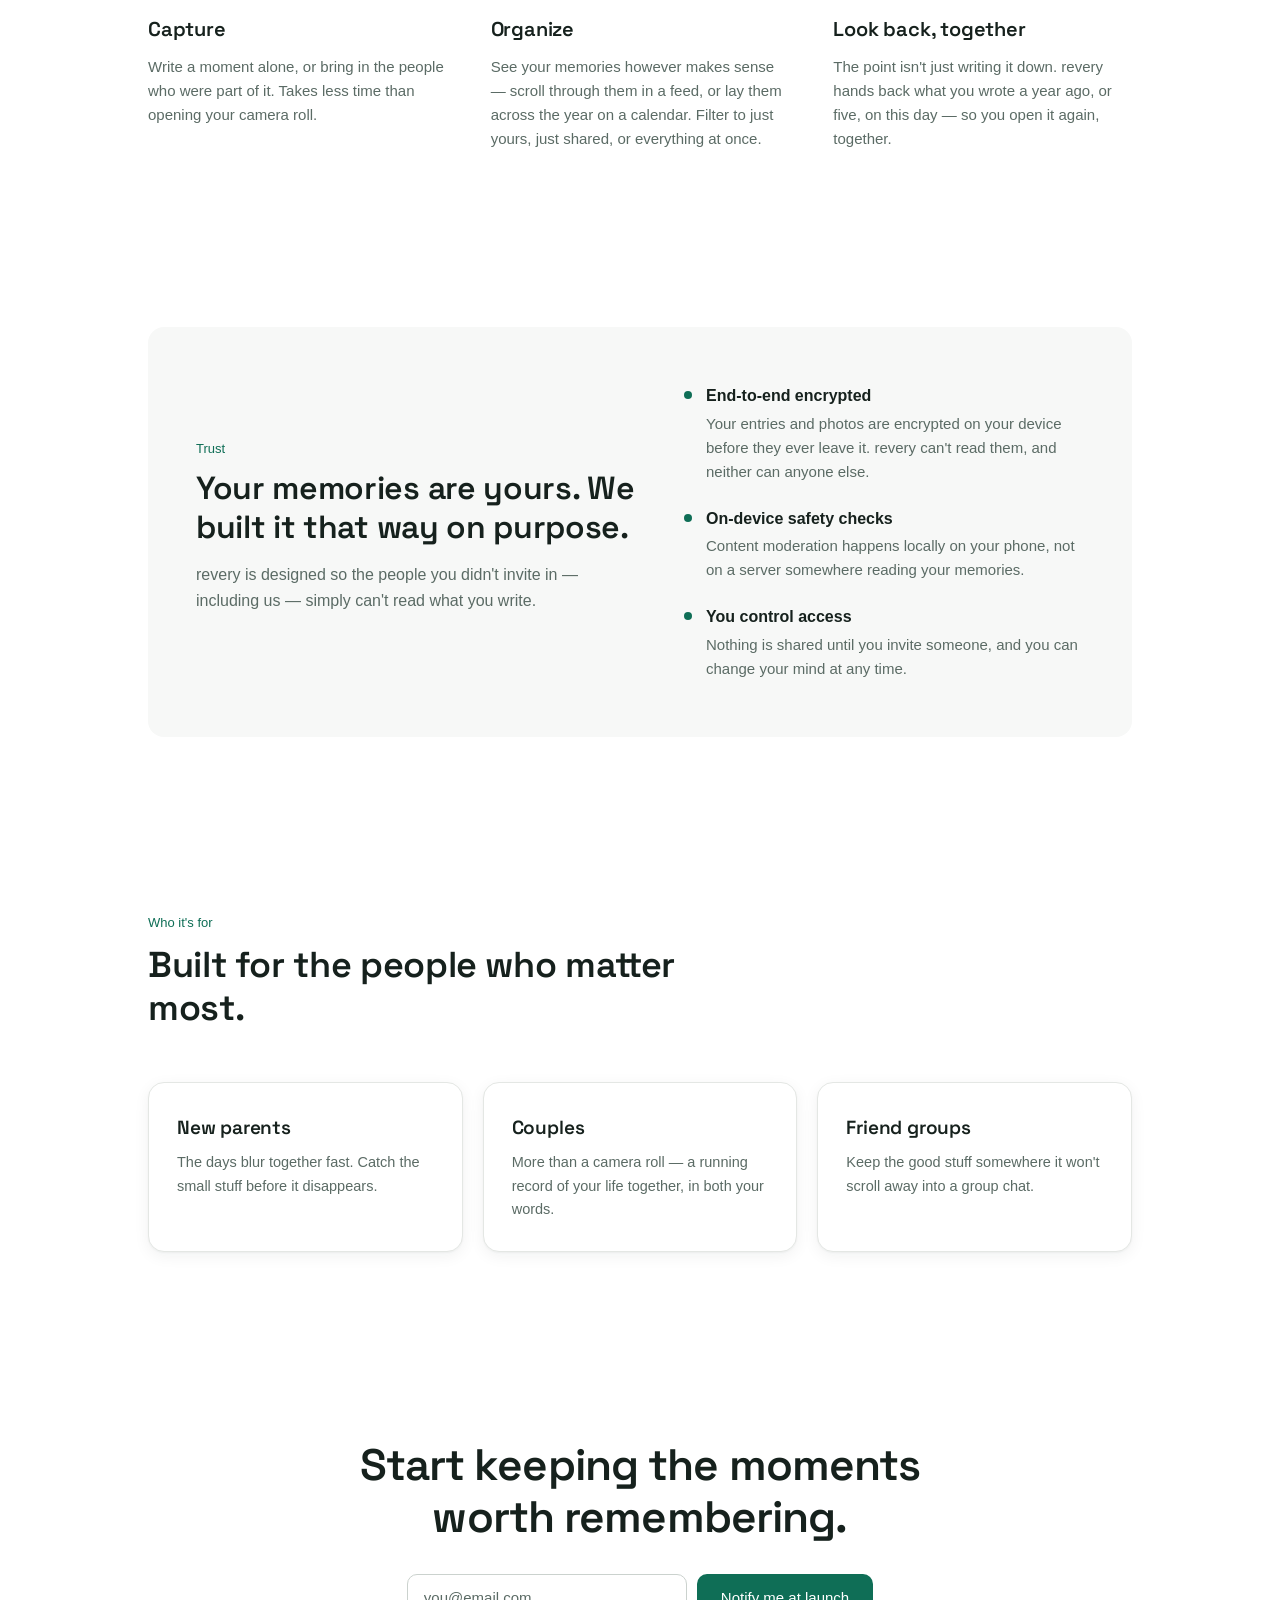
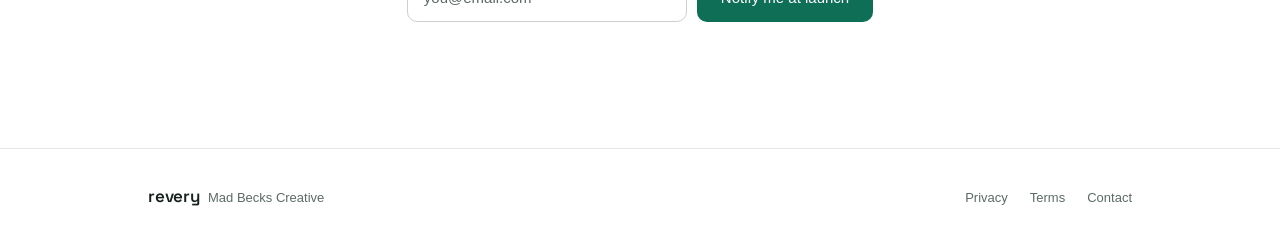
==== commit 0929d04b: "Restyle the site to the Revery Design System, fonts included Teal accent and neutral tokens with the" ====
--- a/index.html
+++ b/index.html
@@ -6,45 +6,76 @@
 <title>revery — a private journal you keep together</title>
 <meta name="description" content="revery is an end-to-end encrypted journal you keep alone or with the people in your life. Capture your days, invite the people who were there, and come back to it together.">
 <link rel="canonical" href="https://revery.club/">
-<link rel="preconnect" href="https://fonts.googleapis.com">
-<link rel="preconnect" href="https://fonts.gstatic.com" crossorigin>
-<link href="https://fonts.googleapis.com/css2?family=Cormorant+Garamond:ital,wght@0,400;0,500;0,600;1,400&family=Work+Sans:wght@400;500;600&display=swap" rel="stylesheet">
+<meta name="color-scheme" content="light dark">
+<link rel="preload" href="/fonts/SpaceGrotesk-SemiBold.woff2" as="font" type="font/woff2" crossorigin>
 <style>
+  /* Revery Design System: tokens.json, light and dark (Charcoal) themes. The
+     theme follows the device; there is no toggle. */
+  @font-face{
+    font-family:'Space Grotesk';
+    src:url('/fonts/SpaceGrotesk-SemiBold.woff2') format('woff2');
+    font-weight:600;
+    font-style:normal;
+    font-display:swap;
+  }
   :root{
-    --parchment: #F3EEE1;
-    --parchment-deep: #E9E1CC;
-    --paper: #FBF8EF;
-    --ink: #2B241C;
-    --ink-soft: #5C5142;
-    --seal: #7A3B33;
-    --seal-deep: #5E2C26;
-    --line: rgba(43,36,28,0.14);
+    color-scheme:light dark;
+    --bg:#FFFFFF;
+    --surface:#FFFFFF;
+    --surface-muted:#F7F8F7;
+    --border:#E4E7E4;
+    --border-strong:#CBD2CE;
+    --text-primary:#16211D;
+    --text-secondary:#5B6B65;
+    --accent:#0F6E56;
+    --accent-hover:#0B5744;
+    --accent-soft:#E1F5EE;
+    --accent-contrast:#FFFFFF;
+    --danger:#C0392B;
+    --shadow-card:0 1px 2px rgba(22,33,29,0.04), 0 4px 16px rgba(22,33,29,0.06);
+    --radius-md:10px;
+    --radius-xl:16px;
+    --radius-full:999px;
+    --font-display:'Space Grotesk', -apple-system, BlinkMacSystemFont, 'Segoe UI', Roboto, sans-serif;
+    --font-sans:-apple-system, BlinkMacSystemFont, 'Segoe UI', Roboto, 'Helvetica Neue', Arial, sans-serif;
+  }
+  @media (prefers-color-scheme: dark){
+    :root{
+      --bg:#111213;
+      --surface:#1A1B1D;
+      --surface-muted:#222326;
+      --border:#2E3033;
+      --border-strong:#3A3D41;
+      --text-primary:#ECEDEE;
+      --text-secondary:#A9ACB0;
+      --accent:#5DCAA5;
+      --accent-hover:#78D6B4;
+      --accent-soft:#16352D;
+      --accent-contrast:#04231C;
+      --danger:#E8897E;
+      --shadow-card:0 1px 2px rgba(0,0,0,0.2), 0 4px 20px rgba(0,0,0,0.28);
+    }
   }
   *{box-sizing:border-box;}
   html{scroll-behavior:smooth; -webkit-text-size-adjust:100%;}
   body{
     margin:0;
-    background:var(--parchment);
-    color:var(--ink);
-    font-family:'Work Sans', -apple-system, BlinkMacSystemFont, system-ui, sans-serif;
+    background:var(--bg);
+    color:var(--text-primary);
+    font-family:var(--font-sans);
     line-height:1.6;
     -webkit-font-smoothing:antialiased;
   }
-  h1,h2,h3,.serif{
-    font-family:'Cormorant Garamond', Georgia, serif;
-    font-weight:500;
-    color:var(--ink);
-    letter-spacing:0.01em;
+  h1,h2,h3,.display{
+    font-family:var(--font-display);
+    font-weight:600;
+    color:var(--text-primary);
+    letter-spacing:-0.01em;
   }
   .wrap{
     max-width:1040px;
     margin:0 auto;
     padding:0 28px;
-  }
-  .paper-texture{
-    background-image:
-      radial-gradient(circle at 15% 30%, rgba(43,36,28,0.025) 0, transparent 45%),
-      radial-gradient(circle at 85% 70%, rgba(43,36,28,0.025) 0, transparent 45%);
   }
 
   /* ---- Header ---- */
@@ -58,18 +89,18 @@
     flex-wrap:wrap;
     gap:6px 20px;
   }
+  /* There is no logo yet: the design system sets the name in the type. */
   .wordmark{
-    font-family:'Cormorant Garamond', Georgia, serif;
-    font-size:24px;
+    font-family:var(--font-display);
+    font-size:22px;
     font-weight:600;
-    letter-spacing:0.02em;
-    color:var(--ink);
+    letter-spacing:-0.01em;
+    color:var(--text-primary);
     text-decoration:none;
   }
   .tagline-small{
     font-size:13px;
-    color:var(--ink-soft);
-    letter-spacing:0.03em;
+    color:var(--text-secondary);
   }
 
   /* ---- Hero ---- */
@@ -78,8 +109,9 @@
     text-align:center;
   }
   .hero h1{
-    font-size:clamp(38px, 6vw, 64px);
+    font-size:clamp(34px, 5.4vw, 56px);
     line-height:1.12;
+    letter-spacing:-0.02em;
     max-width:880px;
     margin:0 auto 26px;
   }
@@ -87,7 +119,7 @@
     max-width:520px;
     margin:0 auto 40px;
     font-size:18px;
-    color:var(--ink-soft);
+    color:var(--text-secondary);
   }
   /* The noun in the headline is typed and retyped through three words, so the
      sentence can name all three places without reading as a list. */
@@ -102,9 +134,10 @@
      typed into never changes size. visibility:hidden rather than opacity:0 so
      it stays out of the accessibility tree as well as out of sight. Holding the
      slot open this way rather than measuring in JS means it tracks the clamped
-     font size, every breakpoint, and the moment Cormorant finishes loading, for
-     free. It holds "memories" rather than "messages": both are eight letters,
-     but two m's beats one, and m is the widest lowercase glyph. */
+     font size, every breakpoint, and the moment Space Grotesk finishes loading,
+     for free. It holds "messages" rather than "memories": both are eight
+     letters, but in Space Grotesk s, a and g are wider than o, r and i, and that
+     outweighs the second m. */
   .swap-slot{ visibility:hidden; }
   /* The live text laid over the slot. Absolute inside the inline-block, whose
      own height is one line box of the same font at the same size, so top:0 puts
@@ -118,14 +151,14 @@
     left:0;
     top:0;
   }
-  .swap-word{ color:var(--seal); }
+  .swap-word{ color:var(--accent); }
   .swap-caret{
     display:inline-block;
     width:2px;
     height:0.78em;
     margin-left:2px;
     vertical-align:-0.06em;
-    background:var(--seal);
+    background:var(--accent);
     animation:swap-caret-blink 1s step-end infinite;
   }
   @keyframes swap-caret-blink{ 50%{ opacity:0; } }
@@ -159,44 +192,54 @@
   .waitlist-form input[type=email]{
     font-family:inherit;
     font-size:15px;
-    padding:14px 18px;
-    border:1px solid var(--line);
-    border-radius:3px;
-    background:var(--paper);
-    color:var(--ink);
+    height:48px;
+    padding:0 16px;
+    border:1px solid var(--border-strong);
+    border-radius:var(--radius-md);
+    background:var(--surface);
+    color:var(--text-primary);
     width:280px;
     max-width:100%;
-  }
+    transition:border-color 0.12s ease, box-shadow 0.12s ease;
+  }
+  .waitlist-form input[type=email]::placeholder{ color:var(--text-secondary); }
+  /* The system's focus glow alone (accent-soft) is too faint to find the field
+     by; the accent border carries the contrast and the glow sits around it. */
   .waitlist-form input[type=email]:focus{
-    outline:2px solid var(--seal);
-    outline-offset:1px;
+    outline:none;
+    border-color:var(--accent);
+    box-shadow:0 0 0 3px var(--accent-soft);
   }
   .btn{
     font-family:inherit;
     font-size:15px;
     font-weight:500;
-    padding:14px 28px;
-    border-radius:3px;
-    border:1px solid var(--seal);
-    background:var(--seal);
-    color:var(--paper);
+    height:48px;
+    padding:0 24px;
+    border-radius:var(--radius-md);
+    border:none;
+    background:var(--accent);
+    color:var(--accent-contrast);
     cursor:pointer;
-    transition:background 0.15s ease;
-  }
-  .btn:hover{ background:var(--seal-deep); }
-  .btn:focus-visible{ outline:2px solid var(--ink); outline-offset:2px; }
+    transition:background 0.12s ease;
+  }
+  .btn:hover{ background:var(--accent-hover); }
+  .btn:focus-visible{ outline:2px solid var(--accent); outline-offset:2px; }
   .cta-note{
     font-size:13px;
-    color:var(--ink-soft);
-    letter-spacing:0.04em;
+    font-weight:500;
+    color:var(--accent);
+    background:var(--accent-soft);
+    border-radius:var(--radius-full);
+    padding:3px 12px;
   }
   .form-status{
-    font-size:13px;
-    color:var(--seal);
-    min-height:18px;
+    font-size:14px;
+    color:var(--text-primary);
+    min-height:20px;
   }
   .btn[aria-disabled=true]{ opacity:0.6; cursor:default; }
-  .btn[aria-disabled=true]:hover{ background:var(--seal); }
+  .btn[aria-disabled=true]:hover{ background:var(--accent); }
   .form-status:focus{ outline:none; }
   /* The widget is invisible, but its container is still a flex item and would
      add a second gap between the field and the button. While there is no iframe
@@ -219,21 +262,12 @@
     pointer-events:none;
   }
 
-  /* ---- Divider ---- */
-  .divider{
-    height:1px;
-    background:var(--line);
-    margin:0 auto;
-    max-width:1040px;
-  }
-
   /* ---- Section shared ---- */
   section{ padding:88px 0; }
   .eyebrow-line{
-    font-size:15px;
-    color:var(--seal);
-    font-style:italic;
-    font-family:'Cormorant Garamond', Georgia, serif;
+    font-size:13px;
+    font-weight:500;
+    color:var(--accent);
     margin-bottom:10px;
   }
   .section-head{
@@ -241,38 +275,41 @@
     margin-bottom:52px;
   }
   .section-head h2{
-    font-size:clamp(28px, 4vw, 38px);
+    font-size:clamp(26px, 3.6vw, 36px);
     margin:0 0 14px;
     line-height:1.2;
   }
   .section-head p{
-    color:var(--ink-soft);
+    color:var(--text-secondary);
     font-size:17px;
     max-width:480px;
+  }
+
+  /* ---- Cards: the system's one card shape ---- */
+  .card{
+    background:var(--surface);
+    border:1px solid var(--border);
+    border-radius:var(--radius-xl);
+    box-shadow:var(--shadow-card);
   }
 
   /* ---- What it is: two column ---- */
   .split{
     display:grid;
     grid-template-columns:1fr 1fr;
-    border:1px solid var(--line);
-    border-radius:4px;
-    overflow:hidden;
+    gap:20px;
   }
   .split-col{
-    padding:40px 36px;
-    background:var(--paper);
-  }
-  .split-col + .split-col{
-    border-left:1px solid var(--line);
+    padding:36px 32px;
   }
   .split-col .kicker{
-    font-family:'Cormorant Garamond', Georgia, serif;
-    font-size:26px;
-    margin:0 0 12px;
+    font-family:var(--font-display);
+    font-weight:600;
+    font-size:22px;
+    margin:0 0 10px;
   }
   .split-col p{
-    color:var(--ink-soft);
+    color:var(--text-secondary);
     font-size:15.5px;
     margin:0;
   }
@@ -283,24 +320,34 @@
     grid-template-columns:repeat(3, 1fr);
     gap:44px;
   }
-  .step{
-    border-top:2px solid var(--seal);
-    padding-top:18px;
+  .step-num{
+    display:inline-flex;
+    align-items:center;
+    justify-content:center;
+    width:32px;
+    height:32px;
+    margin-bottom:16px;
+    border-radius:var(--radius-full);
+    background:var(--accent-soft);
+    color:var(--accent);
+    font-family:var(--font-display);
+    font-weight:600;
+    font-size:15px;
   }
   .step h3{
-    font-size:22px;
+    font-size:20px;
     margin:0 0 10px;
   }
   .step p{
-    color:var(--ink-soft);
+    color:var(--text-secondary);
     font-size:15px;
     margin:0;
   }
 
   /* ---- Trust ---- */
   .trust{
-    background:var(--parchment-deep);
-    border-radius:4px;
+    background:var(--surface-muted);
+    border-radius:var(--radius-xl);
     padding:56px 48px;
     display:grid;
     grid-template-columns:1.1fr 1fr;
@@ -308,12 +355,12 @@
     align-items:center;
   }
   .trust h2{
-    font-size:clamp(26px,3.5vw,34px);
+    font-size:clamp(24px,3.2vw,32px);
     margin:0 0 16px;
     line-height:1.2;
   }
   .trust p{
-    color:var(--ink-soft);
+    color:var(--text-secondary);
     font-size:16px;
     margin:0 0 12px;
   }
@@ -329,42 +376,37 @@
     padding-left:22px;
     position:relative;
     font-size:15px;
-    color:var(--ink);
+    color:var(--text-secondary);
   }
   .trust-list li::before{
     content:'';
     position:absolute;
     left:0;
     top:8px;
-    width:7px;
-    height:7px;
+    width:8px;
+    height:8px;
     border-radius:50%;
-    background:var(--seal);
-  }
-  .trust-list strong{ display:block; font-size:16px; font-weight:500; margin-bottom:3px; }
+    background:var(--accent);
+  }
+  .trust-list strong{ display:block; font-size:16px; font-weight:600; color:var(--text-primary); margin-bottom:3px; }
 
   /* ---- Who it's for ---- */
   .personas{
     display:grid;
     grid-template-columns:repeat(3,1fr);
-    gap:1px;
-    background:var(--line);
-    border:1px solid var(--line);
-    border-radius:4px;
-    overflow:hidden;
+    gap:20px;
   }
   .persona{
-    background:var(--paper);
-    padding:34px 30px;
-  }
-  .persona .serif{
-    font-size:21px;
+    padding:30px 28px;
+  }
+  .persona .display{
+    font-size:19px;
     display:block;
     margin-bottom:8px;
   }
   .persona p{
     font-size:14.5px;
-    color:var(--ink-soft);
+    color:var(--text-secondary);
     margin:0;
   }
 
@@ -374,7 +416,8 @@
     padding:100px 0 90px;
   }
   .final-cta h2{
-    font-size:clamp(32px, 5vw, 48px);
+    font-size:clamp(28px, 4.6vw, 44px);
+    letter-spacing:-0.02em;
     max-width:640px;
     margin:0 auto 30px;
     line-height:1.18;
@@ -382,7 +425,7 @@
 
   /* ---- Footer ---- */
   footer{
-    border-top:1px solid var(--line);
+    border-top:1px solid var(--border);
     padding:34px 0;
   }
   footer .wrap{
@@ -394,10 +437,10 @@
   }
   footer .fine{
     font-size:13px;
-    color:var(--ink-soft);
+    color:var(--text-secondary);
   }
   footer .fine .wordmark{
-    font-size:18px;
+    font-size:17px;
     margin-right:8px;
   }
   .footer-links{
@@ -409,14 +452,13 @@
   }
   .footer-links a{
     font-size:13px;
-    color:var(--ink-soft);
+    color:var(--text-secondary);
     text-decoration:none;
   }
-  .footer-links a:hover{ color:var(--seal); text-decoration:underline; }
+  .footer-links a:hover{ color:var(--accent); text-decoration:underline; }
 
   @media (max-width:760px){
     .split{ grid-template-columns:1fr; }
-    .split-col + .split-col{ border-left:none; border-top:1px solid var(--line); }
     .steps{ grid-template-columns:1fr; gap:34px; }
     .trust{ grid-template-columns:1fr; padding:40px 26px; }
     .personas{ grid-template-columns:1fr; }
@@ -442,7 +484,7 @@
   }
 </style>
 </head>
-<body class="paper-texture">
+<body>
 
   <header>
     <div class="wrap">
@@ -454,7 +496,7 @@
   <main>
     <section class="hero">
       <div class="wrap">
-        <h1>Your <span class="swap"><span class="swap-label">memories</span><span class="swap-slot" aria-hidden="true">memories</span><span class="swap-live" aria-hidden="true"><span class="swap-word" data-swap="memories,photos,messages">memories</span><span class="swap-caret"></span></span></span> are scattered across three apps.<br>Nobody ever looks back at them.</h1>
+        <h1>Your <span class="swap"><span class="swap-label">memories</span><span class="swap-slot" aria-hidden="true">messages</span><span class="swap-live" aria-hidden="true"><span class="swap-word" data-swap="memories,photos,messages">memories</span><span class="swap-caret"></span></span></span> are scattered across three apps.<br>Nobody ever looks back at them.</h1>
         <p class="lede">revery is a private space for couples, families, and close friend groups to actually capture life together — and come back to it.</p>
 
         <div class="cta-row">
@@ -471,8 +513,6 @@
       </div>
     </section>
 
-    <div class="divider"></div>
-
     <section id="what">
       <div class="wrap">
         <div class="section-head">
@@ -481,11 +521,11 @@
           <p>Every entry in revery is one of two things — and you choose which, every time.</p>
         </div>
         <div class="split">
-          <div class="split-col">
+          <div class="split-col card">
             <div class="kicker">Solo</div>
             <p>Private, for your eyes only. The thoughts you're still working out, the moment you want to remember exactly as it felt — nobody sees it unless you decide to.</p>
           </div>
-          <div class="split-col">
+          <div class="split-col card">
             <div class="kicker">Shared</div>
             <p>Written together. Invite the people who were there, and everyone can add their own side of the same memory — so it's never just one person's version.</p>
           </div>
@@ -501,22 +541,23 @@
         </div>
         <div class="steps">
           <div class="step">
+            <div class="step-num" aria-hidden="true">1</div>
             <h3>Capture</h3>
             <p>Write a moment alone, or bring in the people who were part of it. Takes less time than opening your camera roll.</p>
           </div>
           <div class="step">
+            <div class="step-num" aria-hidden="true">2</div>
             <h3>Organize</h3>
             <p>See your memories however makes sense — scroll through them in a feed, or lay them across the year on a calendar. Filter to just yours, just shared, or everything at once.</p>
           </div>
           <div class="step">
+            <div class="step-num" aria-hidden="true">3</div>
             <h3>Look back, together</h3>
             <p>The point isn't just writing it down. revery hands back what you wrote a year ago, or five, on this day — so you open it again, together.</p>
           </div>
         </div>
       </div>
     </section>
-
-    <div class="divider"></div>
 
     <section id="trust">
       <div class="wrap">
@@ -542,16 +583,16 @@
           <h2>Built for the people who matter most.</h2>
         </div>
         <div class="personas">
-          <div class="persona">
-            <span class="serif">New parents</span>
+          <div class="persona card">
+            <span class="display">New parents</span>
             <p>The days blur together fast. Catch the small stuff before it disappears.</p>
           </div>
-          <div class="persona">
-            <span class="serif">Couples</span>
+          <div class="persona card">
+            <span class="display">Couples</span>
             <p>More than a camera roll — a running record of your life together, in both your words.</p>
           </div>
-          <div class="persona">
-            <span class="serif">Friend groups</span>
+          <div class="persona card">
+            <span class="display">Friend groups</span>
             <p>Keep the good stuff somewhere it won't scroll away into a group chat.</p>
           </div>
         </div>
